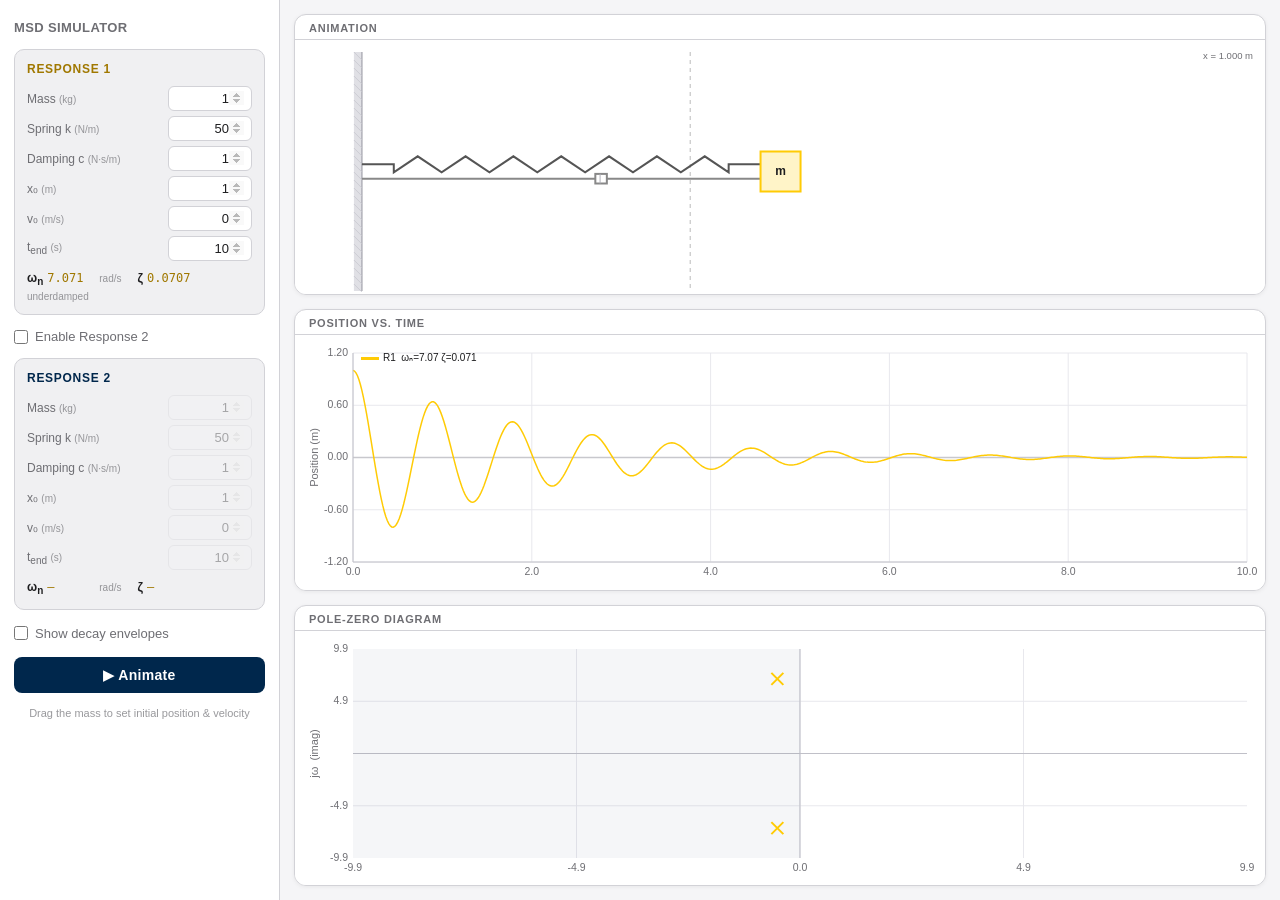
==== index.html @ e1309636 "Add realistic physical limits to all response parameters - m: 0.01–100 kg - k: 0.1–50000 N/m - c: 0–" ====
<!DOCTYPE html>
<html lang="en">
<head>
  <meta charset="UTF-8" />
  <meta name="viewport" content="width=device-width, initial-scale=1.0" />
  <title>Mass-Spring-Damper Simulator</title>
  <link rel="stylesheet" href="style.css" />
</head>
<body>
  <div id="app">
    <!-- ── Left sidebar ── -->
    <aside id="sidebar">
      <h1>MSD Simulator</h1>

      <!-- Response 1 -->
      <section class="response-panel" id="r1-panel">
        <h2 class="resp-title r1-color">Response 1</h2>
        <div class="param-grid">
          <label>Mass <span class="unit">(kg)</span></label>
          <input type="number" id="r1-m"    value="1"  min="0.01" max="100"    step="0.1" />
          <label>Spring k <span class="unit">(N/m)</span></label>
          <input type="number" id="r1-k"    value="50" min="0.1"  max="50000"  step="1" />
          <label>Damping c <span class="unit">(N·s/m)</span></label>
          <input type="number" id="r1-c"    value="1"  min="0"    max="10000"  step="0.1" />
          <label>x&#8320; <span class="unit">(m)</span></label>
          <input type="number" id="r1-x0"   value="1"  min="-10"  max="10"     step="0.5" />
          <label>v&#8320; <span class="unit">(m/s)</span></label>
          <input type="number" id="r1-v0"   value="0"  min="-50"  max="50"     step="0.5" />
          <label>t<sub>end</sub> <span class="unit">(s)</span></label>
          <input type="number" id="r1-tend" value="10" min="0.1"  max="20"     step="0.5" />
        </div>
        <div class="derived-row">
          <span class="derived-label">&#969;<sub>n</sub></span>
          <span class="derived-val" id="r1-wn">—</span>
          <span class="derived-unit">rad/s</span>
          <span class="derived-label" style="margin-left:1em">&#950;</span>
          <span class="derived-val" id="r1-zeta">—</span>
          <span class="derived-unit" id="r1-damp-type"></span>
        </div>
      </section>

      <!-- Response 2 toggle -->
      <div class="toggle-row">
        <label class="checkbox-label">
          <input type="checkbox" id="enable-r2" />
          Enable Response 2
        </label>
      </div>

      <!-- Response 2 -->
      <section class="response-panel" id="r2-panel">
        <h2 class="resp-title r2-color">Response 2</h2>
        <div class="param-grid">
          <label>Mass <span class="unit">(kg)</span></label>
          <input type="number" id="r2-m"    value="1"  min="0.01" max="100"    step="0.1"  disabled />
          <label>Spring k <span class="unit">(N/m)</span></label>
          <input type="number" id="r2-k"    value="50" min="0.1"  max="50000"  step="1"    disabled />
          <label>Damping c <span class="unit">(N·s/m)</span></label>
          <input type="number" id="r2-c"    value="1"  min="0"    max="10000"  step="0.1"  disabled />
          <label>x&#8320; <span class="unit">(m)</span></label>
          <input type="number" id="r2-x0"   value="1"  min="-10"  max="10"     step="0.5"  disabled />
          <label>v&#8320; <span class="unit">(m/s)</span></label>
          <input type="number" id="r2-v0"   value="0"  min="-50"  max="50"     step="0.5"  disabled />
          <label>t<sub>end</sub> <span class="unit">(s)</span></label>
          <input type="number" id="r2-tend" value="10" min="0.1"  max="20"     step="0.5"  disabled />
        </div>
        <div class="derived-row">
          <span class="derived-label">&#969;<sub>n</sub></span>
          <span class="derived-val" id="r2-wn">—</span>
          <span class="derived-unit">rad/s</span>
          <span class="derived-label" style="margin-left:1em">&#950;</span>
          <span class="derived-val" id="r2-zeta">—</span>
          <span class="derived-unit" id="r2-damp-type"></span>
        </div>
      </section>

      <!-- Options -->
      <div class="options-group">
        <label class="checkbox-label">
          <input type="checkbox" id="show-envelope" />
          Show decay envelopes
        </label>

        <div class="animate-which-row" id="animate-which-row" style="display:none;">
          <label>Animate:</label>
          <select id="animate-which">
            <option value="1">Response 1</option>
            <option value="2">Response 2</option>
          </select>
        </div>
      </div>

      <button id="animate-btn">&#9654; Animate</button>

      <div id="drag-hint">Drag the mass to set initial position &amp; velocity</div>
    </aside>

    <!-- ── Right panel ── -->
    <main id="vis-panel">
      <div class="canvas-wrapper">
        <div class="canvas-title">Animation</div>
        <canvas id="anim-canvas"></canvas>
      </div>
      <div class="canvas-wrapper">
        <div class="canvas-title">Position vs. Time</div>
        <canvas id="plot-canvas"></canvas>
      </div>
      <div class="canvas-wrapper">
        <div class="canvas-title">Pole-Zero Diagram</div>
        <canvas id="poles-canvas"></canvas>
      </div>
    </main>
  </div>

  <script src="simulation.js"></script>
</body>
</html>
---- style.css ----
*, *::before, *::after { box-sizing: border-box; margin: 0; padding: 0; }

:root {
  --r1: #FFCB05;
  --r2: #00274C;
  --bg: #F5F5F7;
  --surface: #FFFFFF;
  --surface2: #F0F0F2;
  --text: #1d1d1f;
  --text-dim: #6e6e73;
  --border: #d2d2d7;
  --sidebar-w: 280px;
}

html, body { height: 100%; font-family: -apple-system, 'SF Pro Text', 'Helvetica Neue', Arial, sans-serif; background: var(--bg); color: var(--text); font-size: 14px; }

#app {
  display: flex;
  height: 100vh;
  overflow: hidden;
}

/* ── Sidebar ── */
#sidebar {
  width: var(--sidebar-w);
  min-width: var(--sidebar-w);
  background: var(--surface);
  border-right: 1px solid var(--border);
  overflow-y: auto;
  padding: 20px 14px 28px;
  display: flex;
  flex-direction: column;
  gap: 12px;
}

#sidebar h1 {
  font-size: 13px;
  font-weight: 600;
  letter-spacing: .03em;
  text-transform: uppercase;
  color: var(--text-dim);
  margin-bottom: 2px;
}

.response-panel {
  background: var(--surface2);
  border-radius: 10px;
  padding: 12px;
  border: 1px solid var(--border);
}

.resp-title {
  font-size: 12px;
  font-weight: 700;
  text-transform: uppercase;
  letter-spacing: .06em;
  margin-bottom: 10px;
}
.r1-color { color: #a07800; }
.r2-color { color: var(--r2); }

.param-grid {
  display: grid;
  grid-template-columns: 1fr 84px;
  gap: 5px 6px;
  align-items: center;
}

.param-grid label {
  font-size: 12px;
  color: var(--text-dim);
  white-space: nowrap;
}

.unit { font-size: 10px; opacity: .7; }

.param-grid input[type="number"] {
  width: 100%;
  background: var(--surface);
  border: 1px solid var(--border);
  border-radius: 6px;
  color: var(--text);
  padding: 4px 7px;
  font-size: 13px;
  text-align: right;
  -moz-appearance: textfield;
  transition: border-color .12s;
}
.param-grid input[type="number"]::-webkit-inner-spin-button,
.param-grid input[type="number"]::-webkit-outer-spin-button { opacity: .4; }
.param-grid input[type="number"]:focus { outline: none; border-color: #00274C; box-shadow: 0 0 0 2px rgba(0,39,76,.12); }
.param-grid input[type="number"]:disabled { opacity: .35; cursor: not-allowed; background: var(--bg); }

.derived-row {
  display: flex;
  align-items: baseline;
  gap: 4px;
  margin-top: 10px;
  font-size: 12px;
  color: var(--text-dim);
  flex-wrap: wrap;
}
.derived-label { font-weight: 600; color: var(--text); }
.derived-val { font-family: 'SF Mono', 'Menlo', monospace; color: #a07800; min-width: 48px; }
.r2-panel .derived-val { color: var(--r2); }
.derived-unit { font-size: 10px; opacity: .7; }

.toggle-row { padding: 2px 0; }

.checkbox-label {
  display: flex;
  align-items: center;
  gap: 7px;
  cursor: pointer;
  font-size: 13px;
  color: var(--text-dim);
  user-select: none;
}
.checkbox-label input[type="checkbox"] { accent-color: var(--r1); width: 14px; height: 14px; cursor: pointer; }

.options-group {
  display: flex;
  flex-direction: column;
  gap: 10px;
  padding: 4px 0;
}

.animate-which-row {
  display: flex;
  align-items: center;
  gap: 8px;
  font-size: 13px;
  color: var(--text-dim);
}

.animate-which-row select {
  background: var(--surface);
  border: 1px solid var(--border);
  border-radius: 6px;
  color: var(--text);
  padding: 4px 7px;
  font-size: 13px;
  cursor: pointer;
}

#animate-btn {
  width: 100%;
  padding: 10px;
  background: #00274C;
  border: none;
  border-radius: 8px;
  color: #ffffff;
  font-size: 14px;
  font-weight: 600;
  cursor: pointer;
  letter-spacing: .02em;
  transition: opacity .15s;
}
#animate-btn:hover { opacity: .88; }
#animate-btn.running { background: #8a0000; color: #fff; }

#drag-hint {
  font-size: 11px;
  color: var(--text-dim);
  text-align: center;
  opacity: .7;
  line-height: 1.5;
}

/* ── Right panel ── */
#vis-panel {
  flex: 1;
  display: flex;
  flex-direction: column;
  overflow-y: auto;
  padding: 14px;
  gap: 14px;
}

.canvas-wrapper {
  flex: 1;
  min-height: 160px;
  background: var(--surface);
  border-radius: 12px;
  border: 1px solid var(--border);
  display: flex;
  flex-direction: column;
  overflow: hidden;
  box-shadow: 0 1px 4px rgba(0,0,0,.06);
}

.canvas-title {
  font-size: 11px;
  font-weight: 600;
  text-transform: uppercase;
  letter-spacing: .07em;
  color: var(--text-dim);
  padding: 7px 14px 5px;
  border-bottom: 1px solid var(--border);
}

canvas {
  flex: 1;
  display: block;
  width: 100%;
  height: 100%;
}

/* ── Scrollbar ── */
::-webkit-scrollbar { width: 6px; }
::-webkit-scrollbar-track { background: transparent; }
::-webkit-scrollbar-thumb { background: var(--border); border-radius: 3px; }
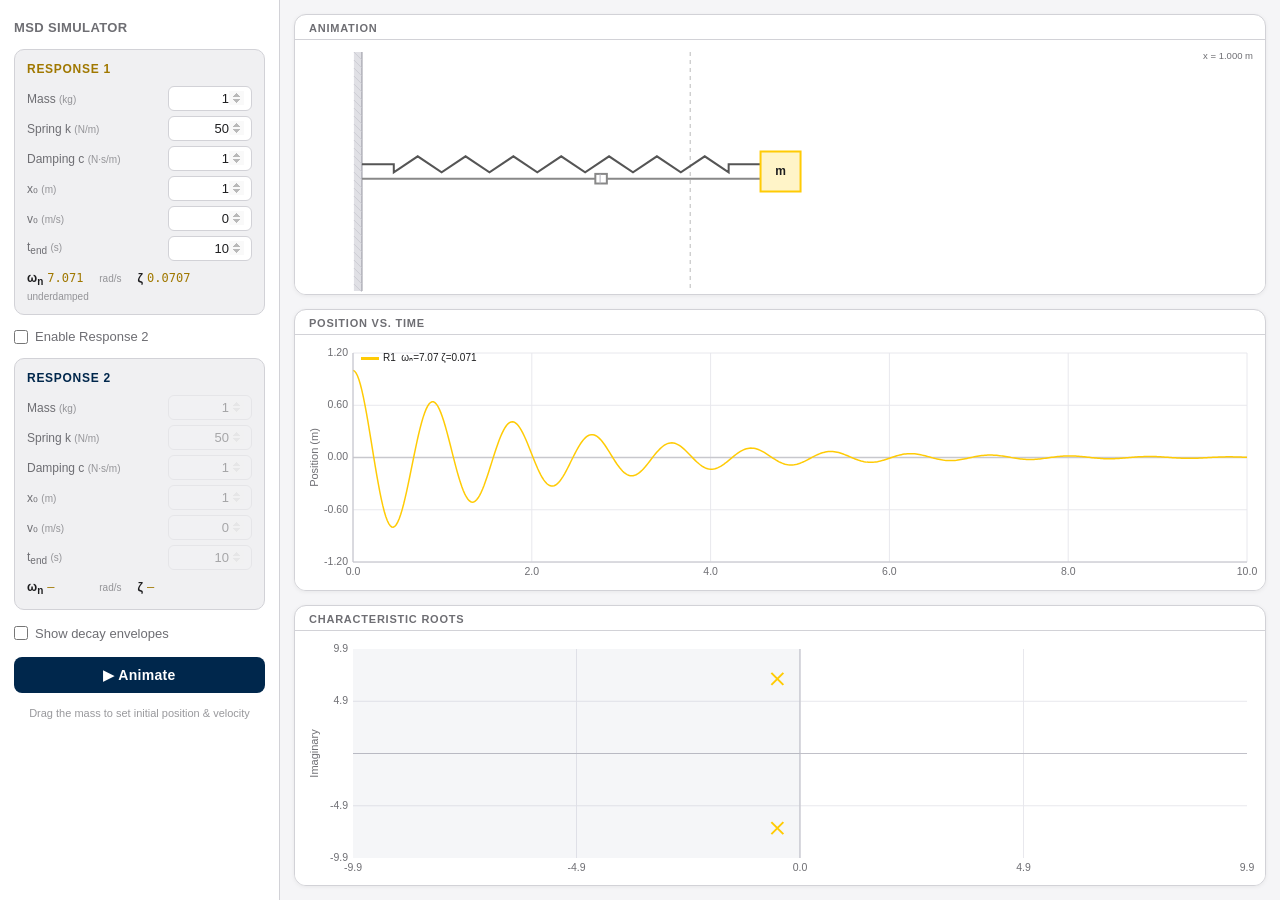
==== commit af3482c2: "Rename pole-zero diagram title and axis labels Title: "Characteristic Roots", x-axis: "Real", y-axis" ====
--- a/index.html
+++ b/index.html
@@ -106,7 +106,7 @@
         <canvas id="plot-canvas"></canvas>
       </div>
       <div class="canvas-wrapper">
-        <div class="canvas-title">Pole-Zero Diagram</div>
+        <div class="canvas-title">Characteristic Roots</div>
         <canvas id="poles-canvas"></canvas>
       </div>
     </main>
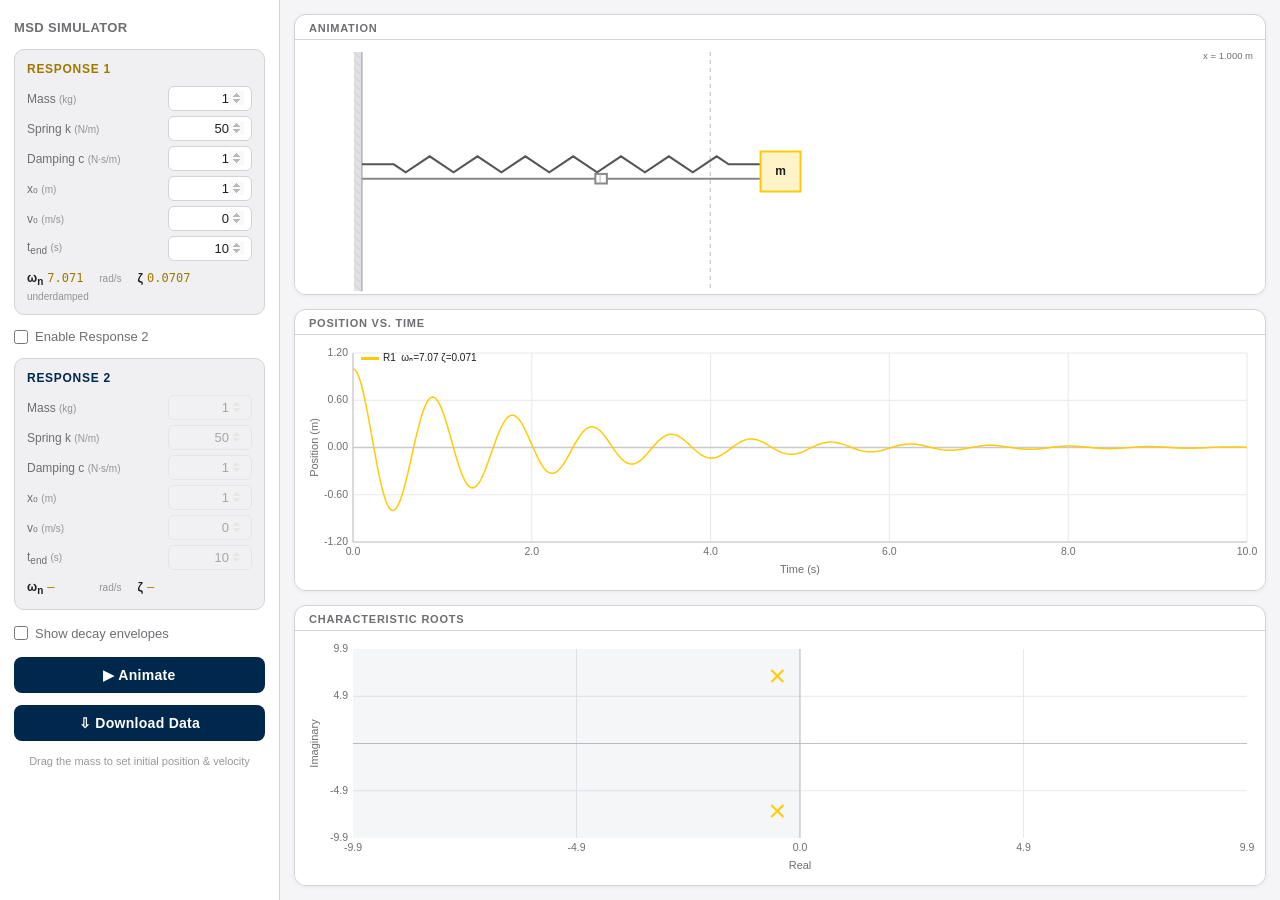
==== commit 83a7348b: "Add canvas accessibility: ARIA labels and data export Implement Phase 1 accessibility improvements p" ====
--- a/index.html
+++ b/index.html
@@ -92,6 +92,8 @@
 
       <button id="animate-btn">&#9654; Animate</button>
 
+      <button id="export-data-btn">&#8681; Download Data</button>
+
       <div id="drag-hint">Drag the mass to set initial position &amp; velocity</div>
     </aside>
 
@@ -99,15 +101,18 @@
     <main id="vis-panel">
       <div class="canvas-wrapper">
         <div class="canvas-title">Animation</div>
-        <canvas id="anim-canvas"></canvas>
+        <canvas id="anim-canvas" aria-label="Animation of mass position over time"></canvas>
+        <div id="anim-description" role="region" aria-live="polite" class="sr-only"></div>
       </div>
       <div class="canvas-wrapper">
         <div class="canvas-title">Position vs. Time</div>
-        <canvas id="plot-canvas"></canvas>
+        <canvas id="plot-canvas" aria-label="Position versus time plot"></canvas>
+        <div id="plot-description" role="region" aria-live="polite" class="sr-only"></div>
       </div>
       <div class="canvas-wrapper">
         <div class="canvas-title">Characteristic Roots</div>
-        <canvas id="poles-canvas"></canvas>
+        <canvas id="poles-canvas" aria-label="Characteristic roots or pole locations in the complex plane"></canvas>
+        <div id="poles-description" role="region" aria-live="polite" class="sr-only"></div>
       </div>
     </main>
   </div>
--- a/style.css
+++ b/style.css
@@ -143,7 +143,7 @@
   cursor: pointer;
 }
 
-#animate-btn {
+#animate-btn, #export-data-btn {
   width: 100%;
   padding: 10px;
   background: #00274C;
@@ -156,7 +156,7 @@
   letter-spacing: .02em;
   transition: opacity .15s;
 }
-#animate-btn:hover { opacity: .88; }
+#animate-btn:hover, #export-data-btn:hover { opacity: .88; }
 #animate-btn.running { background: #8a0000; color: #fff; }
 
 #drag-hint {
@@ -210,3 +210,16 @@
 ::-webkit-scrollbar { width: 6px; }
 ::-webkit-scrollbar-track { background: transparent; }
 ::-webkit-scrollbar-thumb { background: var(--border); border-radius: 3px; }
+
+/* ── Accessibility ── */
+.sr-only {
+  position: absolute;
+  width: 1px;
+  height: 1px;
+  padding: 0;
+  margin: -1px;
+  overflow: hidden;
+  clip: rect(0, 0, 0, 0);
+  white-space: nowrap;
+  border-width: 0;
+}
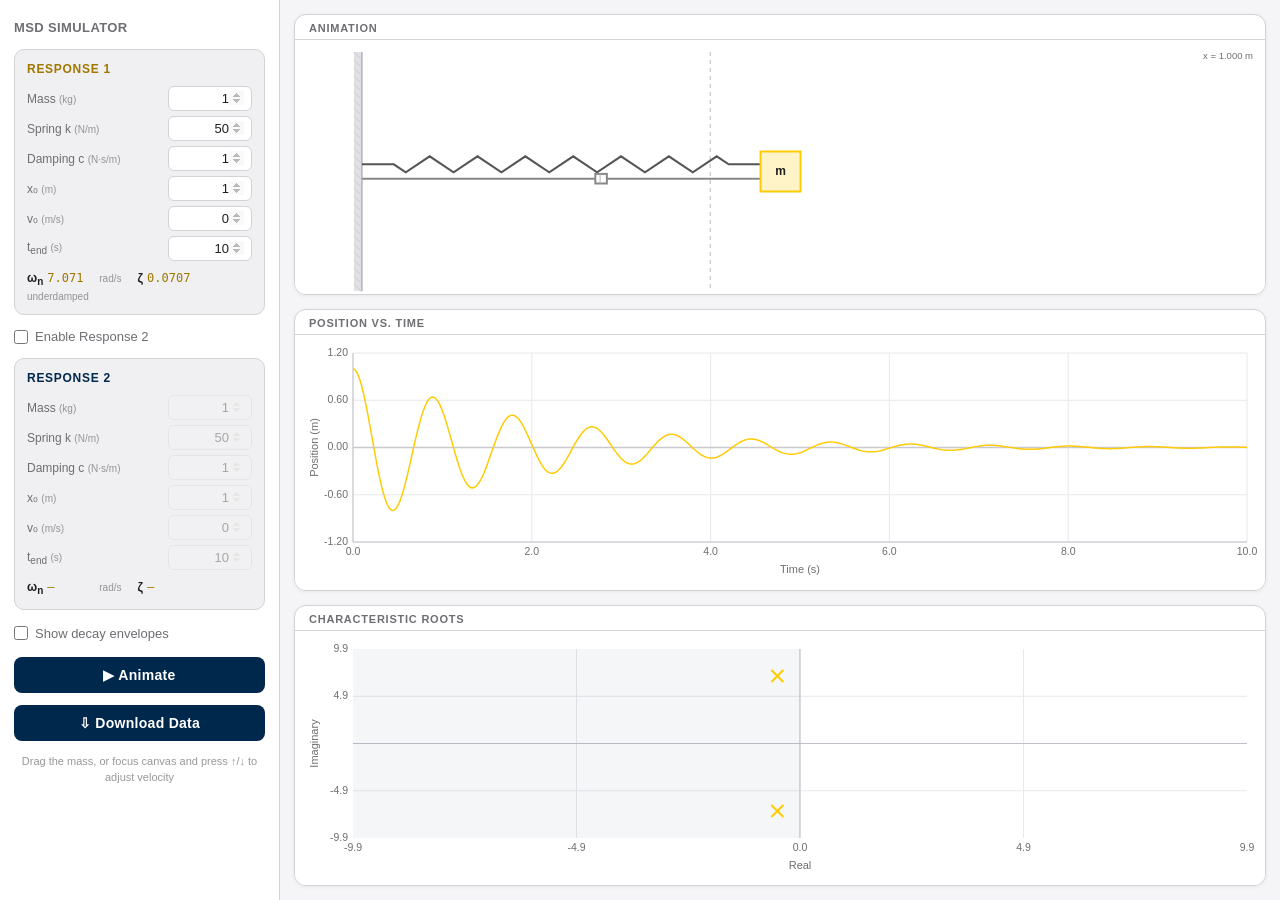
==== commit 4b07b4d8: "Add keyboard velocity control and fix canvas focus behavior WCAG 2.1 AA — Issues 2 & 4 (Keyboard, Fo" ====
--- a/index.html
+++ b/index.html
@@ -94,14 +94,14 @@
 
       <button id="export-data-btn">&#8681; Download Data</button>
 
-      <div id="drag-hint">Drag the mass to set initial position &amp; velocity</div>
+      <div id="drag-hint">Drag the mass, or focus canvas and press ↑/↓ to adjust velocity</div>
     </aside>
 
     <!-- ── Right panel ── -->
     <main id="vis-panel">
       <div class="canvas-wrapper">
         <div class="canvas-title">Animation</div>
-        <canvas id="anim-canvas" aria-label="Animation of mass position over time"></canvas>
+        <canvas id="anim-canvas" tabindex="0" aria-label="Animation of mass position over time" aria-describedby="anim-description"></canvas>
         <div id="anim-description" role="region" aria-live="polite" class="sr-only"></div>
       </div>
       <div class="canvas-wrapper">
--- a/style.css
+++ b/style.css
@@ -206,6 +206,14 @@
   height: 100%;
 }
 
+#anim-canvas:focus {
+  outline: none;
+}
+#anim-canvas:focus-visible {
+  outline: 3px solid #00274C;
+  outline-offset: 2px;
+}
+
 /* ── Scrollbar ── */
 ::-webkit-scrollbar { width: 6px; }
 ::-webkit-scrollbar-track { background: transparent; }
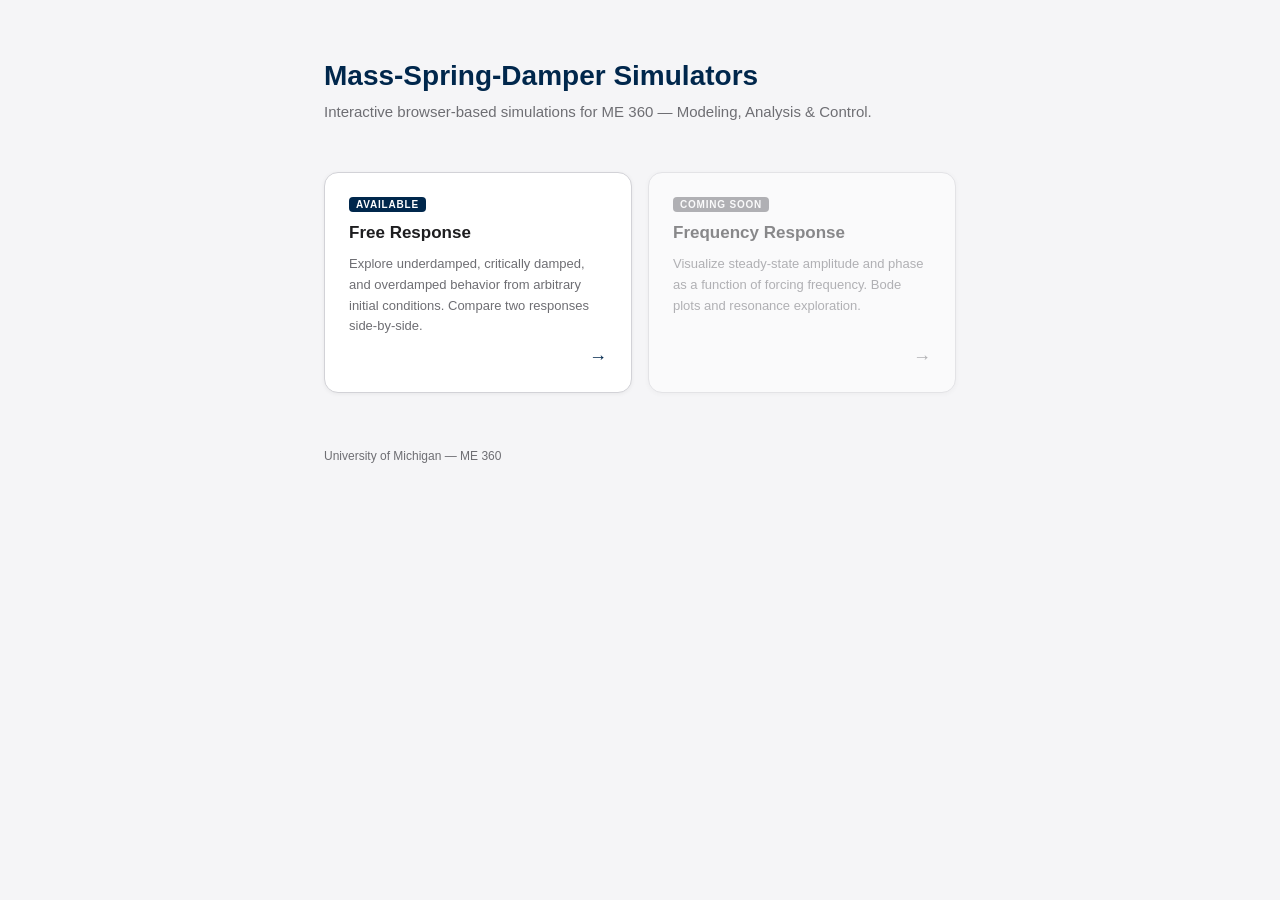
==== commit b1c3861d: "Reorganize into subdirectories and add landing page Move existing simulation into MSD_FreeResponse/," ====
--- a/index.html
+++ b/index.html
@@ -3,120 +3,137 @@
 <head>
   <meta charset="UTF-8" />
   <meta name="viewport" content="width=device-width, initial-scale=1.0" />
-  <title>Mass-Spring-Damper Simulator</title>
-  <link rel="stylesheet" href="style.css" />
+  <title>MSD Simulators</title>
+  <style>
+    *, *::before, *::after { box-sizing: border-box; margin: 0; padding: 0; }
+    :root {
+      --r1: #FFCB05;
+      --r2: #00274C;
+      --bg: #F5F5F7;
+      --surface: #FFFFFF;
+      --border: #d2d2d7;
+      --text: #1d1d1f;
+      --text-dim: #6e6e73;
+    }
+    html, body {
+      height: 100%;
+      font-family: -apple-system, 'SF Pro Text', 'Helvetica Neue', Arial, sans-serif;
+      background: var(--bg);
+      color: var(--text);
+    }
+    main {
+      max-width: 680px;
+      margin: 0 auto;
+      padding: 60px 24px;
+    }
+    header {
+      margin-bottom: 48px;
+    }
+    header h1 {
+      font-size: 28px;
+      font-weight: 700;
+      color: var(--r2);
+    }
+    header p {
+      margin-top: 8px;
+      font-size: 15px;
+      color: var(--text-dim);
+      line-height: 1.6;
+    }
+    .sim-grid {
+      display: grid;
+      grid-template-columns: 1fr 1fr;
+      gap: 16px;
+    }
+    @media (max-width: 520px) {
+      .sim-grid { grid-template-columns: 1fr; }
+    }
+    .sim-card {
+      background: var(--surface);
+      border: 1px solid var(--border);
+      border-radius: 14px;
+      padding: 24px;
+      text-decoration: none;
+      color: inherit;
+      display: flex;
+      flex-direction: column;
+      gap: 10px;
+      box-shadow: 0 1px 4px rgba(0,0,0,.06);
+      transition: box-shadow .15s, transform .15s;
+    }
+    .sim-card:hover {
+      box-shadow: 0 4px 16px rgba(0,0,0,.10);
+      transform: translateY(-2px);
+    }
+    .sim-card.disabled {
+      opacity: .5;
+      pointer-events: none;
+    }
+    .sim-tag {
+      display: inline-block;
+      font-size: 10px;
+      font-weight: 700;
+      letter-spacing: .08em;
+      text-transform: uppercase;
+      background: var(--r2);
+      color: #fff;
+      border-radius: 4px;
+      padding: 2px 7px;
+      align-self: flex-start;
+    }
+    .sim-card.disabled .sim-tag {
+      background: var(--text-dim);
+    }
+    .sim-card h2 {
+      font-size: 17px;
+      font-weight: 600;
+      line-height: 1.3;
+    }
+    .sim-card p {
+      font-size: 13px;
+      color: var(--text-dim);
+      line-height: 1.6;
+      flex: 1;
+    }
+    .sim-arrow {
+      font-size: 18px;
+      color: var(--r2);
+      align-self: flex-end;
+    }
+    .sim-card.disabled .sim-arrow {
+      color: var(--text-dim);
+    }
+    footer {
+      margin-top: 56px;
+      font-size: 12px;
+      color: var(--text-dim);
+    }
+  </style>
 </head>
 <body>
-  <div id="app">
-    <!-- ── Left sidebar ── -->
-    <aside id="sidebar">
-      <h1>MSD Simulator</h1>
+  <main>
+    <header>
+      <h1>Mass-Spring-Damper Simulators</h1>
+      <p>Interactive browser-based simulations for ME 360 — Modeling, Analysis &amp; Control.</p>
+    </header>
 
-      <!-- Response 1 -->
-      <section class="response-panel" id="r1-panel">
-        <h2 class="resp-title r1-color">Response 1</h2>
-        <div class="param-grid">
-          <label>Mass <span class="unit">(kg)</span></label>
-          <input type="number" id="r1-m"    value="1"  min="0.01" max="100"    step="0.1" />
-          <label>Spring k <span class="unit">(N/m)</span></label>
-          <input type="number" id="r1-k"    value="50" min="0.1"  max="50000"  step="1" />
-          <label>Damping c <span class="unit">(N·s/m)</span></label>
-          <input type="number" id="r1-c"    value="1"  min="0"    max="10000"  step="0.1" />
-          <label>x&#8320; <span class="unit">(m)</span></label>
-          <input type="number" id="r1-x0"   value="1"  min="-10"  max="10"     step="0.5" />
-          <label>v&#8320; <span class="unit">(m/s)</span></label>
-          <input type="number" id="r1-v0"   value="0"  min="-50"  max="50"     step="0.5" />
-          <label>t<sub>end</sub> <span class="unit">(s)</span></label>
-          <input type="number" id="r1-tend" value="10" min="0.1"  max="20"     step="0.5" />
-        </div>
-        <div class="derived-row">
-          <span class="derived-label">&#969;<sub>n</sub></span>
-          <span class="derived-val" id="r1-wn">—</span>
-          <span class="derived-unit">rad/s</span>
-          <span class="derived-label" style="margin-left:1em">&#950;</span>
-          <span class="derived-val" id="r1-zeta">—</span>
-          <span class="derived-unit" id="r1-damp-type"></span>
-        </div>
-      </section>
+    <div class="sim-grid">
+      <a class="sim-card" href="MSD_FreeResponse/index.html">
+        <span class="sim-tag">Available</span>
+        <h2>Free Response</h2>
+        <p>Explore underdamped, critically damped, and overdamped behavior from arbitrary initial conditions. Compare two responses side-by-side.</p>
+        <span class="sim-arrow">&#8594;</span>
+      </a>
 
-      <!-- Response 2 toggle -->
-      <div class="toggle-row">
-        <label class="checkbox-label">
-          <input type="checkbox" id="enable-r2" />
-          Enable Response 2
-        </label>
+      <div class="sim-card disabled">
+        <span class="sim-tag">Coming Soon</span>
+        <h2>Frequency Response</h2>
+        <p>Visualize steady-state amplitude and phase as a function of forcing frequency. Bode plots and resonance exploration.</p>
+        <span class="sim-arrow">&#8594;</span>
       </div>
+    </div>
 
-      <!-- Response 2 -->
-      <section class="response-panel" id="r2-panel">
-        <h2 class="resp-title r2-color">Response 2</h2>
-        <div class="param-grid">
-          <label>Mass <span class="unit">(kg)</span></label>
-          <input type="number" id="r2-m"    value="1"  min="0.01" max="100"    step="0.1"  disabled />
-          <label>Spring k <span class="unit">(N/m)</span></label>
-          <input type="number" id="r2-k"    value="50" min="0.1"  max="50000"  step="1"    disabled />
-          <label>Damping c <span class="unit">(N·s/m)</span></label>
-          <input type="number" id="r2-c"    value="1"  min="0"    max="10000"  step="0.1"  disabled />
-          <label>x&#8320; <span class="unit">(m)</span></label>
-          <input type="number" id="r2-x0"   value="1"  min="-10"  max="10"     step="0.5"  disabled />
-          <label>v&#8320; <span class="unit">(m/s)</span></label>
-          <input type="number" id="r2-v0"   value="0"  min="-50"  max="50"     step="0.5"  disabled />
-          <label>t<sub>end</sub> <span class="unit">(s)</span></label>
-          <input type="number" id="r2-tend" value="10" min="0.1"  max="20"     step="0.5"  disabled />
-        </div>
-        <div class="derived-row">
-          <span class="derived-label">&#969;<sub>n</sub></span>
-          <span class="derived-val" id="r2-wn">—</span>
-          <span class="derived-unit">rad/s</span>
-          <span class="derived-label" style="margin-left:1em">&#950;</span>
-          <span class="derived-val" id="r2-zeta">—</span>
-          <span class="derived-unit" id="r2-damp-type"></span>
-        </div>
-      </section>
-
-      <!-- Options -->
-      <div class="options-group">
-        <label class="checkbox-label">
-          <input type="checkbox" id="show-envelope" />
-          Show decay envelopes
-        </label>
-
-        <div class="animate-which-row" id="animate-which-row" style="display:none;">
-          <label>Animate:</label>
-          <select id="animate-which">
-            <option value="1">Response 1</option>
-            <option value="2">Response 2</option>
-          </select>
-        </div>
-      </div>
-
-      <button id="animate-btn">&#9654; Animate</button>
-
-      <button id="export-data-btn">&#8681; Download Data</button>
-
-      <div id="drag-hint">Drag the mass, or focus canvas and press ↑/↓ to adjust velocity</div>
-    </aside>
-
-    <!-- ── Right panel ── -->
-    <main id="vis-panel">
-      <div class="canvas-wrapper">
-        <div class="canvas-title">Animation</div>
-        <canvas id="anim-canvas" tabindex="0" aria-label="Animation of mass position over time" aria-describedby="anim-description"></canvas>
-        <div id="anim-description" role="region" aria-live="polite" class="sr-only"></div>
-      </div>
-      <div class="canvas-wrapper">
-        <div class="canvas-title">Position vs. Time</div>
-        <canvas id="plot-canvas" aria-label="Position versus time plot"></canvas>
-        <div id="plot-description" role="region" aria-live="polite" class="sr-only"></div>
-      </div>
-      <div class="canvas-wrapper">
-        <div class="canvas-title">Characteristic Roots</div>
-        <canvas id="poles-canvas" aria-label="Characteristic roots or pole locations in the complex plane"></canvas>
-        <div id="poles-description" role="region" aria-live="polite" class="sr-only"></div>
-      </div>
-    </main>
-  </div>
-
-  <script src="simulation.js"></script>
+    <footer>University of Michigan &mdash; ME 360</footer>
+  </main>
 </body>
 </html>
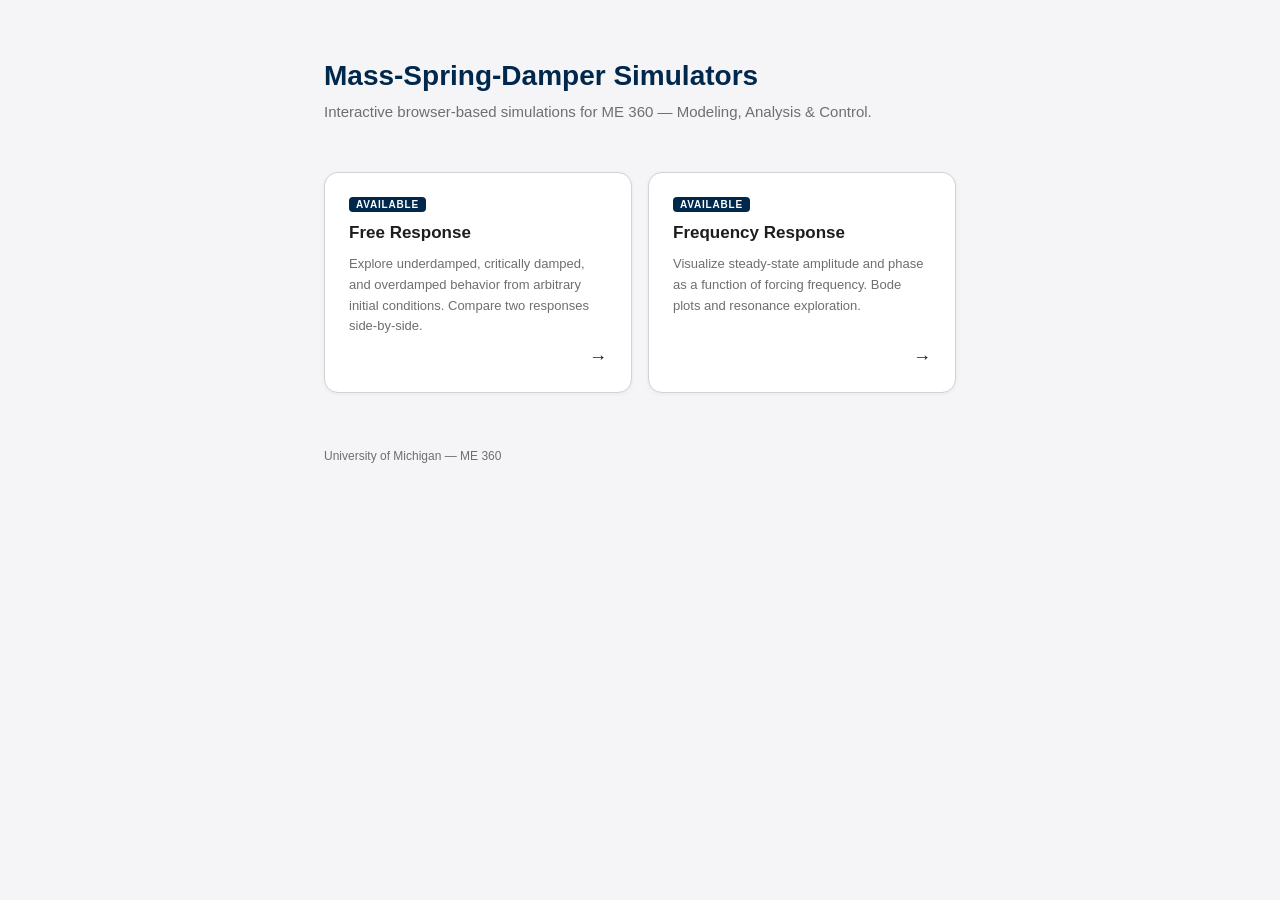
==== commit 3df85121: "Add MSD Frequency Response simulator Port MSDForceExcitationSim.m to a static browser app under MSD_" ====
--- a/index.html
+++ b/index.html
@@ -125,12 +125,12 @@
         <span class="sim-arrow">&#8594;</span>
       </a>
 
-      <div class="sim-card disabled">
-        <span class="sim-tag">Coming Soon</span>
+      <a class="sim-card" href="MSD_FrequencyResponse/index.html">
+        <span class="sim-tag">Available</span>
         <h2>Frequency Response</h2>
         <p>Visualize steady-state amplitude and phase as a function of forcing frequency. Bode plots and resonance exploration.</p>
         <span class="sim-arrow">&#8594;</span>
-      </div>
+      </a>
     </div>
 
     <footer>University of Michigan &mdash; ME 360</footer>
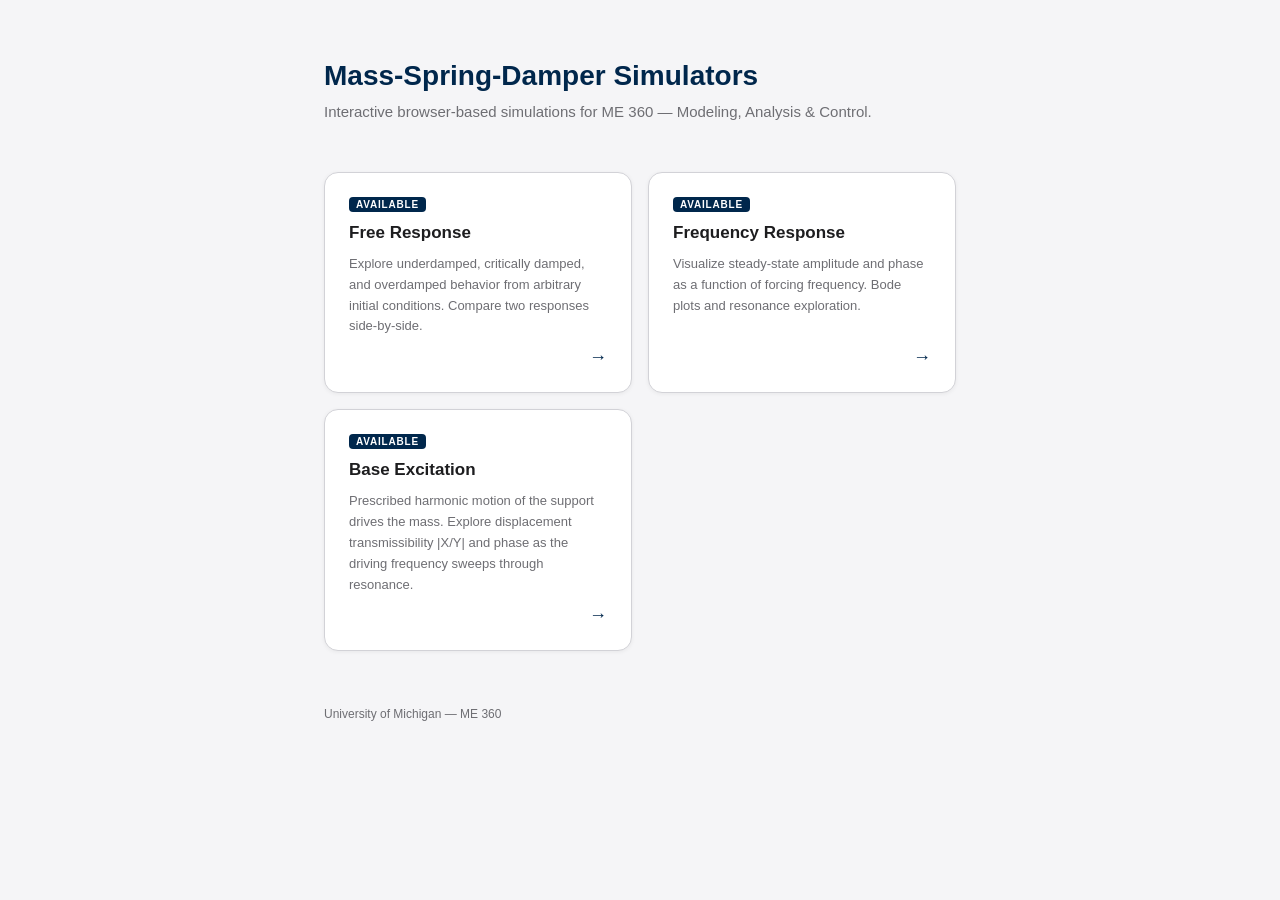
==== commit b28cce1b: "Add MSD Base Excitation simulator Third simulator: prescribed harmonic base motion y(t) = Y*cos(wt) " ====
--- a/index.html
+++ b/index.html
@@ -131,6 +131,13 @@
         <p>Visualize steady-state amplitude and phase as a function of forcing frequency. Bode plots and resonance exploration.</p>
         <span class="sim-arrow">&#8594;</span>
       </a>
+
+      <a class="sim-card" href="MSD_BaseExcitation/index.html">
+        <span class="sim-tag">Available</span>
+        <h2>Base Excitation</h2>
+        <p>Prescribed harmonic motion of the support drives the mass. Explore displacement transmissibility |X/Y| and phase as the driving frequency sweeps through resonance.</p>
+        <span class="sim-arrow">&#8594;</span>
+      </a>
     </div>
 
     <footer>University of Michigan &mdash; ME 360</footer>
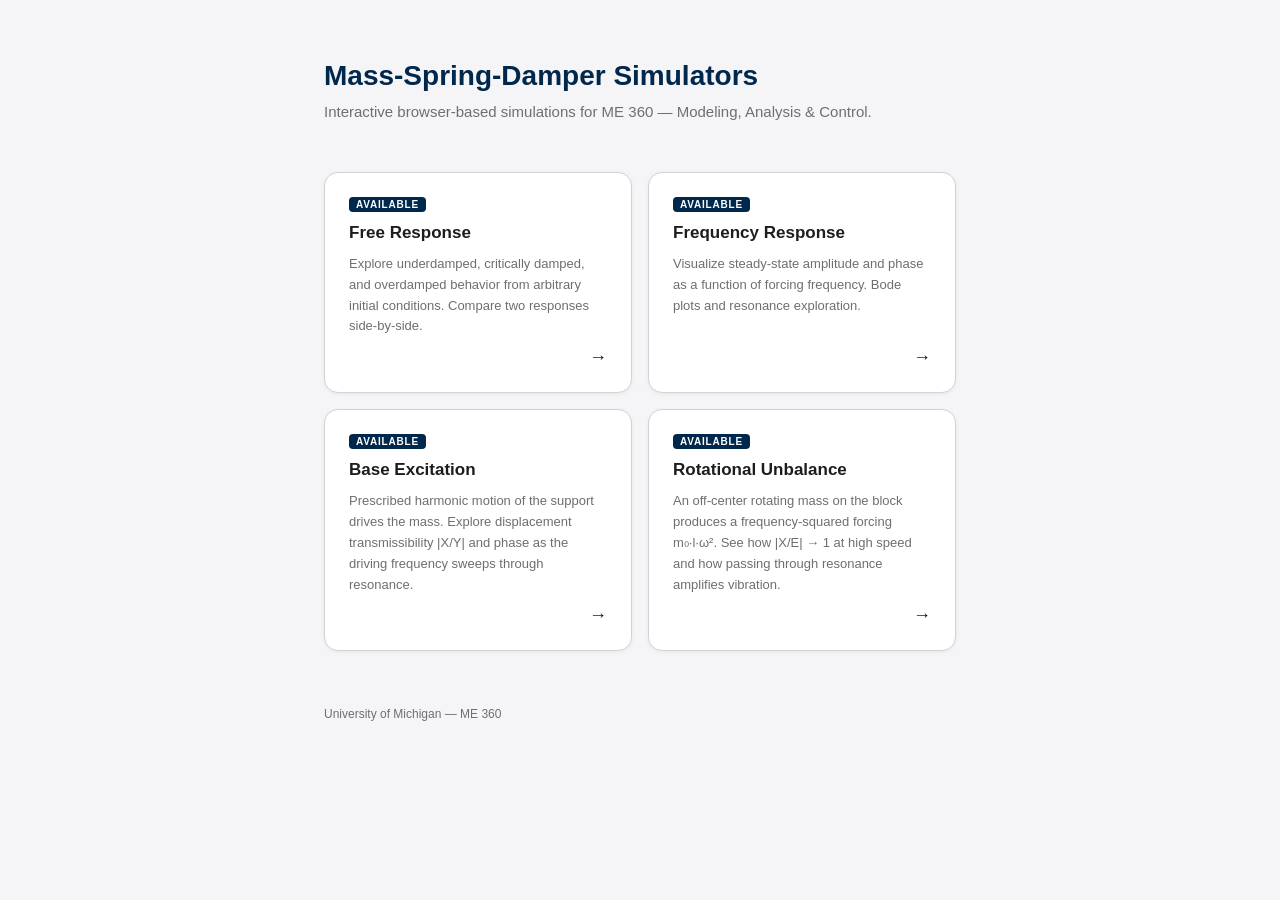
==== commit 8ad68073: "Add MSD Rotational Unbalance simulator Fourth simulator in the suite, derived from the ME 360 Lesson" ====
--- a/index.html
+++ b/index.html
@@ -138,6 +138,13 @@
         <p>Prescribed harmonic motion of the support drives the mass. Explore displacement transmissibility |X/Y| and phase as the driving frequency sweeps through resonance.</p>
         <span class="sim-arrow">&#8594;</span>
       </a>
+
+      <a class="sim-card" href="MSD_RotationalUnbalance/index.html">
+        <span class="sim-tag">Available</span>
+        <h2>Rotational Unbalance</h2>
+        <p>An off-center rotating mass on the block produces a frequency-squared forcing m&#8320;&#183;l&#183;&#969;&#178;. See how |X/E| &#8594; 1 at high speed and how passing through resonance amplifies vibration.</p>
+        <span class="sim-arrow">&#8594;</span>
+      </a>
     </div>
 
     <footer>University of Michigan &mdash; ME 360</footer>
